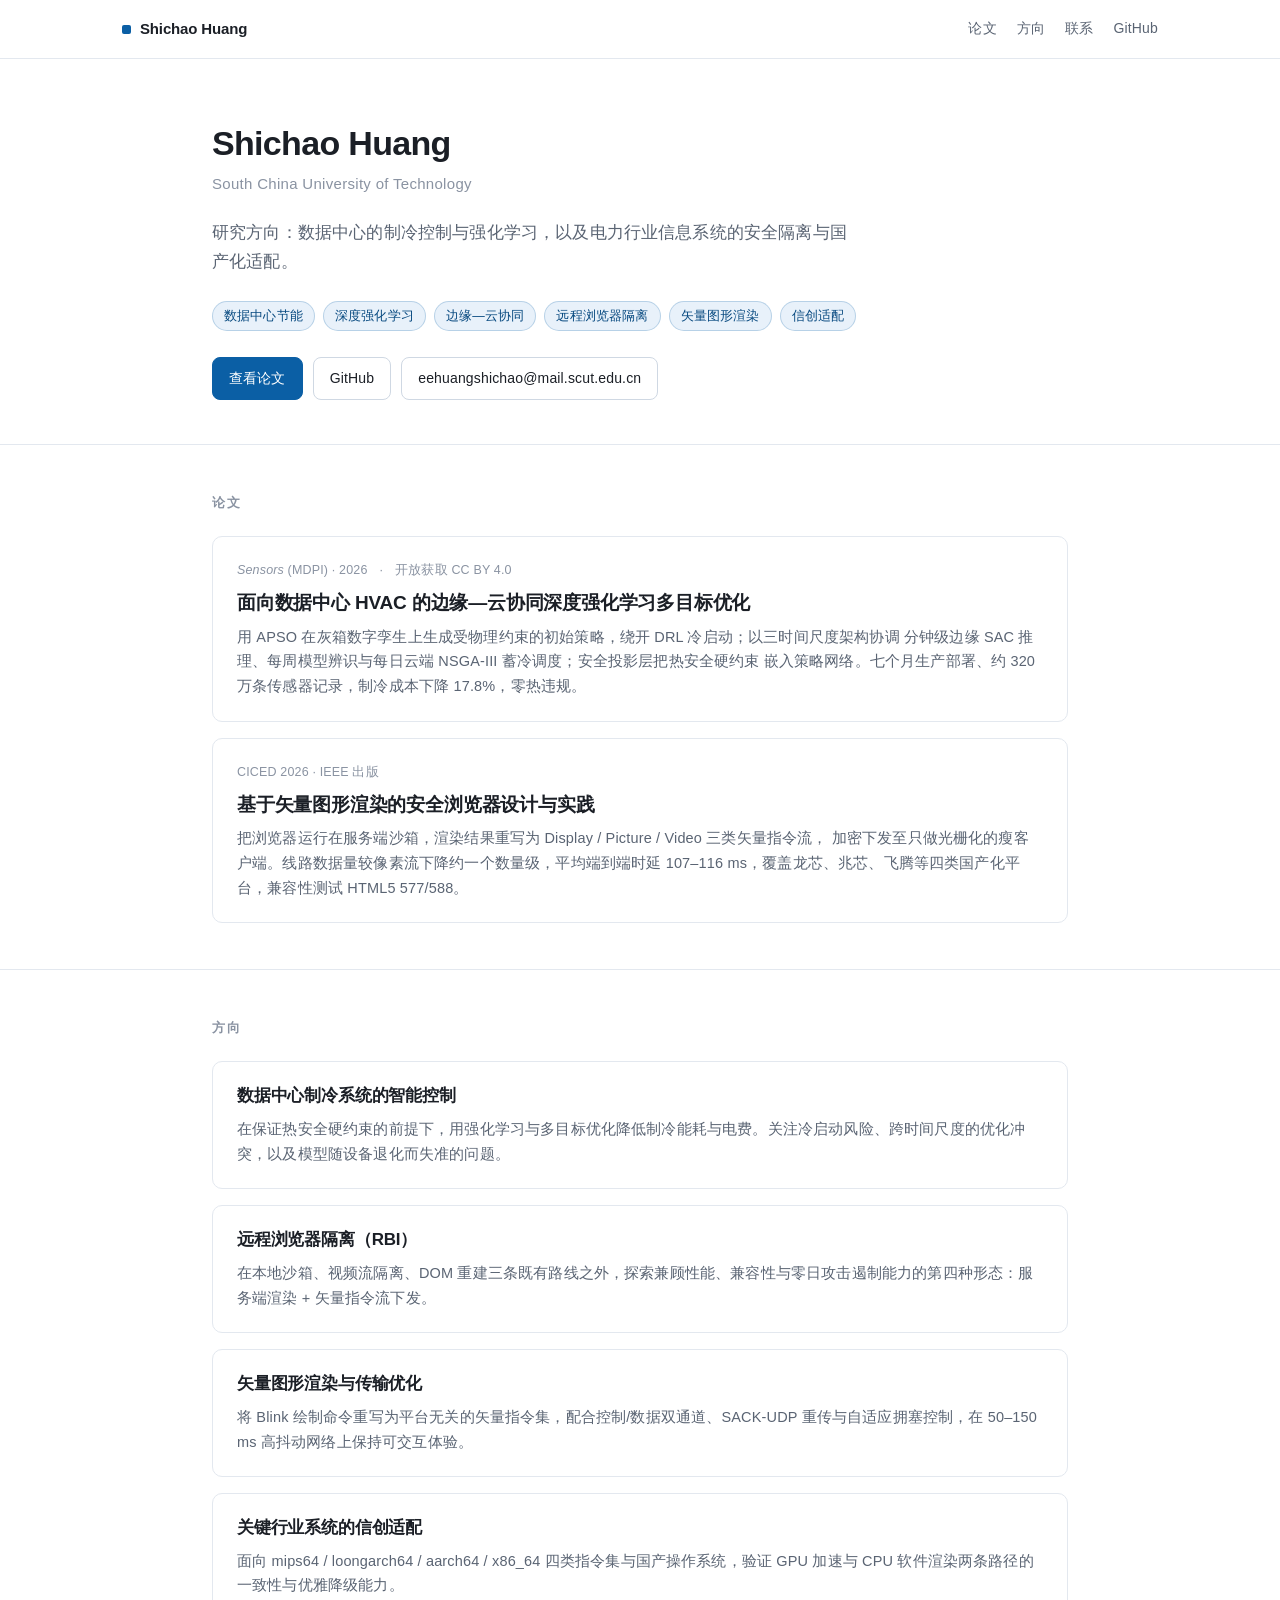
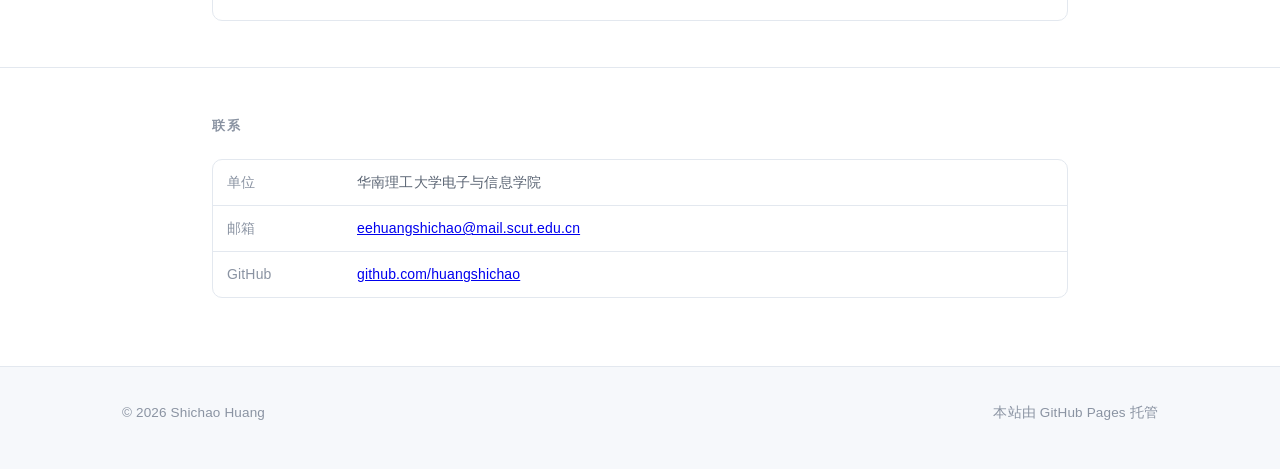
==== index.html @ 5f7d4f81 "Publish site" ====
<!DOCTYPE html>
<html lang="zh-CN">
<head>
<meta charset="UTF-8">
<meta name="viewport" content="width=device-width, initial-scale=1">
<title>Shichao Huang</title>
<meta name="description" content="Shichao Huang — South China University of Technology. 数据中心节能与强化学习、电力行业网络安全、远程浏览器隔离、矢量图形渲染与信创适配。">
<meta name="author" content="Shichao Huang">
<link rel="stylesheet" href="assets/css/style.css">
</head>
<body>

<header class="site-header">
  <div class="wrap wrap--wide">
    <a class="brand" href="index.html">Shichao Huang</a>
    <nav class="site-nav">
      <a href="index.html#papers">论文</a>
      <a href="index.html#research">方向</a>
      <a href="index.html#contact">联系</a>
      <a href="https://github.com/huangshichao" target="_blank" rel="noopener">GitHub</a>
    </nav>
  </div>
</header>

<main>

<section class="hero">
  <div class="wrap">
    <h1>Shichao Huang</h1>
    <div class="en">South China University of Technology</div>

    <p class="lede">研究方向：数据中心的制冷控制与强化学习，以及电力行业信息系统的安全隔离与国产化适配。</p>

    <div class="tagrow">
      <span class="tag">数据中心节能</span>
      <span class="tag">深度强化学习</span>
      <span class="tag">边缘—云协同</span>
      <span class="tag">远程浏览器隔离</span>
      <span class="tag">矢量图形渲染</span>
      <span class="tag">信创适配</span>
    </div>

    <div class="links">
      <a class="btn btn--primary" href="posts/data-center-hvac-edge-cloud-drl.html">查看论文</a>
      <a class="btn" href="https://github.com/huangshichao" target="_blank" rel="noopener">GitHub</a>
      <a class="btn" href="mailto:eehuangshichao@mail.scut.edu.cn">eehuangshichao@mail.scut.edu.cn</a>
    </div>
  </div>
</section>

<section class="section" id="papers">
  <div class="wrap">
    <h2>论文</h2>
    <div class="card-list">

      <a class="card" href="posts/data-center-hvac-edge-cloud-drl.html">
        <div class="meta">
          <span><i>Sensors</i> (MDPI) · 2026</span>
          <span>·</span>
          <span>开放获取 CC BY 4.0</span>
        </div>
        <h3>面向数据中心 HVAC 的边缘—云协同深度强化学习多目标优化</h3>
        <p>
          用 APSO 在灰箱数字孪生上生成受物理约束的初始策略，绕开 DRL 冷启动；以三时间尺度架构协调
          分钟级边缘 SAC 推理、每周模型辨识与每日云端 NSGA-III 蓄冷调度；安全投影层把热安全硬约束
          嵌入策略网络。七个月生产部署、约 320 万条传感器记录，制冷成本下降 17.8%，零热违规。
        </p>
      </a>

      <a class="card" href="posts/secure-browser-based-on-vector-graphics-rendering.html">
        <div class="meta">
          <span>CICED 2026 · IEEE 出版</span>
        </div>
        <h3>基于矢量图形渲染的安全浏览器设计与实践</h3>
        <p>
          把浏览器运行在服务端沙箱，渲染结果重写为 Display / Picture / Video 三类矢量指令流，
          加密下发至只做光栅化的瘦客户端。线路数据量较像素流下降约一个数量级，平均端到端时延
          107–116 ms，覆盖龙芯、兆芯、飞腾等四类国产化平台，兼容性测试 HTML5 577/588。
        </p>
      </a>

    </div>
  </div>
</section>

<section class="section" id="research">
  <div class="wrap">
    <h2>方向</h2>

    <div class="card-list">
      <div class="card" style="cursor:default;">
        <h3 style="font-size:17px;">数据中心制冷系统的智能控制</h3>
        <p>在保证热安全硬约束的前提下，用强化学习与多目标优化降低制冷能耗与电费。关注冷启动风险、跨时间尺度的优化冲突，以及模型随设备退化而失准的问题。</p>
      </div>

      <div class="card" style="cursor:default;">
        <h3 style="font-size:17px;">远程浏览器隔离（RBI）</h3>
        <p>在本地沙箱、视频流隔离、DOM 重建三条既有路线之外，探索兼顾性能、兼容性与零日攻击遏制能力的第四种形态：服务端渲染 + 矢量指令流下发。</p>
      </div>

      <div class="card" style="cursor:default;">
        <h3 style="font-size:17px;">矢量图形渲染与传输优化</h3>
        <p>将 Blink 绘制命令重写为平台无关的矢量指令集，配合控制/数据双通道、SACK-UDP 重传与自适应拥塞控制，在 50–150 ms 高抖动网络上保持可交互体验。</p>
      </div>

      <div class="card" style="cursor:default;">
        <h3 style="font-size:17px;">关键行业系统的信创适配</h3>
        <p>面向 mips64 / loongarch64 / aarch64 / x86_64 四类指令集与国产操作系统，验证 GPU 加速与 CPU 软件渲染两条路径的一致性与优雅降级能力。</p>
      </div>
    </div>
  </div>
</section>

<section class="section" id="contact">
  <div class="wrap">
    <h2>联系</h2>
    <div class="table-wrap" style="margin-top:0;">
      <table style="min-width:0;">
        <tbody>
          <tr><td style="width:130px;color:var(--fg-mute);">单位</td><td>华南理工大学电子与信息学院</td></tr>
          <tr><td style="color:var(--fg-mute);">邮箱</td><td><a href="mailto:eehuangshichao@mail.scut.edu.cn">eehuangshichao@mail.scut.edu.cn</a></td></tr>
          <tr><td style="color:var(--fg-mute);">GitHub</td><td><a href="https://github.com/huangshichao" target="_blank" rel="noopener">github.com/huangshichao</a></td></tr>
        </tbody>
      </table>
    </div>
  </div>
</section>

</main>

<footer class="site-footer">
  <div class="wrap wrap--wide">
    <div>© 2026 Shichao Huang</div>
    <div>本站由 GitHub Pages 托管</div>
  </div>
</footer>

</body>
</html>
---- assets/css/style.css ----
/* ==========================================================================
   huangshichao.github.io — 通用样式
   ========================================================================== */

:root {
  --bg: #ffffff;
  --bg-soft: #f6f8fb;
  --bg-code: #f2f4f8;
  --fg: #1b1f26;
  --fg-soft: #5a6473;
  --fg-mute: #8a93a2;
  --line: #e3e8ef;
  --line-strong: #cfd8e3;
  --accent: #0b5fa5;
  --accent-soft: #e8f1fa;
  --accent-fg: #084a80;
  --warn-bg: #fff8e6;
  --warn-line: #f0d38a;
  --radius: 10px;
  --maxw: 900px;
  --font: -apple-system, BlinkMacSystemFont, "Segoe UI", "PingFang SC",
    "Hiragino Sans GB", "Microsoft YaHei", "Source Han Sans SC", "Noto Sans CJK SC",
    Roboto, Helvetica, Arial, sans-serif;
  --mono: ui-monospace, SFMono-Regular, "SF Mono", Menlo, Consolas,
    "Liberation Mono", monospace;
}

@media (prefers-color-scheme: dark) {
  :root {
    --bg: #14171c;
    --bg-soft: #1b1f26;
    --bg-code: #1e232b;
    --fg: #e6eaf0;
    --fg-soft: #a8b2c0;
    --fg-mute: #7a8593;
    --line: #2a3038;
    --line-strong: #3a434f;
    --accent: #63a8e0;
    --accent-soft: #1a2a3a;
    --accent-fg: #8cc4f0;
    --warn-bg: #2a2418;
    --warn-line: #5c4d24;
  }
}

* { box-sizing: border-box; }

html {
  -webkit-text-size-adjust: 100%;
  scroll-behavior: smooth;
}

body {
  margin: 0;
  background: var(--bg);
  color: var(--fg);
  font-family: var(--font);
  font-size: 16px;
  line-height: 1.78;
  letter-spacing: 0.01em;
  -webkit-font-smoothing: antialiased;
}

.wrap {
  max-width: var(--maxw);
  margin: 0 auto;
  padding: 0 22px;
}

.wrap--wide { max-width: 1080px; }

/* ---------- 顶部导航 ---------- */

.site-header {
  border-bottom: 1px solid var(--line);
  background: color-mix(in srgb, var(--bg) 88%, transparent);
  backdrop-filter: saturate(180%) blur(12px);
  position: sticky;
  top: 0;
  z-index: 50;
}

.site-header .wrap {
  display: flex;
  align-items: center;
  justify-content: space-between;
  min-height: 58px;
  gap: 16px;
}

.brand {
  font-weight: 700;
  font-size: 15px;
  color: var(--fg);
  text-decoration: none;
  letter-spacing: -0.01em;
  display: flex;
  align-items: center;
  gap: 9px;
}

.brand::before {
  content: "";
  width: 9px;
  height: 9px;
  border-radius: 2px;
  background: var(--accent);
  flex: none;
}

.site-nav {
  display: flex;
  gap: 20px;
  font-size: 14px;
}

.site-nav a {
  color: var(--fg-soft);
  text-decoration: none;
  padding: 4px 0;
  border-bottom: 2px solid transparent;
  transition: color 0.15s, border-color 0.15s;
}

.site-nav a:hover { color: var(--accent); border-bottom-color: var(--accent); }

/* ---------- 首页 ---------- */

.hero {
  padding: 62px 0 44px;
  border-bottom: 1px solid var(--line);
}

.hero h1 {
  font-size: 34px;
  line-height: 1.3;
  margin: 0 0 6px;
  letter-spacing: -0.02em;
}

.hero .en {
  font-size: 15px;
  color: var(--fg-mute);
  font-weight: 500;
  letter-spacing: 0.02em;
  margin-bottom: 20px;
}

.hero .lede {
  font-size: 16.5px;
  color: var(--fg-soft);
  max-width: 640px;
  margin: 0 0 24px;
}

.tagrow {
  display: flex;
  flex-wrap: wrap;
  gap: 8px;
  margin-bottom: 26px;
}

.tag {
  font-size: 12.5px;
  color: var(--accent-fg);
  background: var(--accent-soft);
  border: 1px solid color-mix(in srgb, var(--accent) 22%, transparent);
  padding: 3px 11px;
  border-radius: 999px;
  white-space: nowrap;
}

.links {
  display: flex;
  flex-wrap: wrap;
  gap: 10px;
}

.btn {
  display: inline-flex;
  align-items: center;
  gap: 7px;
  font-size: 14px;
  text-decoration: none;
  padding: 8px 16px;
  border-radius: 8px;
  border: 1px solid var(--line-strong);
  color: var(--fg);
  background: var(--bg);
  transition: border-color 0.15s, color 0.15s, background 0.15s;
}

.btn:hover { border-color: var(--accent); color: var(--accent); }

.btn--primary {
  background: var(--accent);
  border-color: var(--accent);
  color: #fff;
}

.btn--primary:hover { background: var(--accent-fg); color: #fff; border-color: var(--accent-fg); }

.section { padding: 46px 0; border-bottom: 1px solid var(--line); }
.section:last-of-type { border-bottom: none; }

.section > .wrap > h2,
h2.block-title {
  font-size: 13px;
  letter-spacing: 0.13em;
  text-transform: uppercase;
  color: var(--fg-mute);
  font-weight: 700;
  margin: 0 0 22px;
}

.card-list { display: grid; gap: 16px; }

.card {
  display: block;
  border: 1px solid var(--line);
  border-radius: var(--radius);
  padding: 22px 24px;
  text-decoration: none;
  color: inherit;
  background: var(--bg);
  transition: border-color 0.15s, transform 0.15s, box-shadow 0.15s;
}

.card:hover {
  border-color: color-mix(in srgb, var(--accent) 45%, var(--line));
  box-shadow: 0 3px 16px rgba(11, 95, 165, 0.08);
}

.card .meta {
  font-size: 12.5px;
  color: var(--fg-mute);
  margin-bottom: 8px;
  display: flex;
  flex-wrap: wrap;
  gap: 6px 12px;
}

.card h3 {
  margin: 0 0 8px;
  font-size: 19px;
  line-height: 1.45;
  letter-spacing: -0.01em;
}

.card p {
  margin: 0;
  color: var(--fg-soft);
  font-size: 14.5px;
  line-height: 1.7;
}

/* ---------- 文章页 ---------- */

.article-head {
  padding: 48px 0 30px;
  border-bottom: 1px solid var(--line);
}

.breadcrumb {
  font-size: 13px;
  color: var(--fg-mute);
  margin-bottom: 18px;
}

.breadcrumb a { color: var(--fg-mute); text-decoration: none; }
.breadcrumb a:hover { color: var(--accent); }

.article-head h1 {
  font-size: 30px;
  line-height: 1.38;
  margin: 0 0 12px;
  letter-spacing: -0.02em;
}

.article-head .title-en {
  font-size: 15.5px;
  color: var(--fg-soft);
  font-style: italic;
  line-height: 1.6;
  margin: 0 0 22px;
  padding-left: 14px;
  border-left: 3px solid var(--line-strong);
}

.byline {
  font-size: 14px;
  color: var(--fg-soft);
  line-height: 1.9;
}

.byline strong { color: var(--fg); }

.authors {
  display: grid;
  gap: 10px;
  margin-top: 18px;
}

.author {
  font-size: 13.5px;
  color: var(--fg-soft);
  padding-left: 12px;
  border-left: 2px solid var(--line);
}

.author b { color: var(--fg); font-weight: 600; }

/* 信息卡 */
.infobox {
  margin-top: 26px;
  border: 1px solid var(--line);
  border-radius: var(--radius);
  overflow: hidden;
  font-size: 13.5px;
}

.infobox .row {
  display: grid;
  grid-template-columns: 108px 1fr;
  gap: 0;
  border-bottom: 1px solid var(--line);
}

.infobox .row:last-child { border-bottom: none; }

.infobox .k {
  background: var(--bg-soft);
  color: var(--fg-mute);
  padding: 9px 14px;
  font-weight: 600;
  white-space: nowrap;
}

.infobox .v { padding: 9px 14px; color: var(--fg-soft); }
.infobox .v b { color: var(--fg); }

/* 正文 */
.article-body { padding: 40px 0 20px; font-size: 16px; }

.article-body h2 {
  font-size: 22px;
  margin: 52px 0 16px;
  padding-bottom: 10px;
  border-bottom: 2px solid var(--accent-soft);
  letter-spacing: -0.01em;
  scroll-margin-top: 76px;
}

.article-body h2:first-child { margin-top: 0; }

.article-body h3 {
  font-size: 17.5px;
  margin: 34px 0 12px;
  color: var(--accent-fg);
  scroll-margin-top: 76px;
}

.article-body h4 {
  font-size: 16px;
  margin: 24px 0 10px;
  color: var(--fg);
}

.article-body p { margin: 0 0 16px; }

.article-body strong { color: var(--fg); font-weight: 650; }

.article-body a { color: var(--accent); text-decoration: none; border-bottom: 1px solid color-mix(in srgb, var(--accent) 35%, transparent); }
.article-body a:hover { border-bottom-color: var(--accent); }

.article-body ul, .article-body ol { margin: 0 0 18px; padding-left: 24px; }
.article-body li { margin-bottom: 8px; }
.article-body li::marker { color: var(--accent); }

/* 摘要框 */
.abstract {
  background: var(--bg-soft);
  border-left: 3px solid var(--accent);
  border-radius: 0 var(--radius) var(--radius) 0;
  padding: 20px 24px;
  margin: 0 0 32px;
  font-size: 15px;
  color: var(--fg-soft);
}

.abstract .lbl {
  display: block;
  font-size: 12px;
  letter-spacing: 0.1em;
  text-transform: uppercase;
  color: var(--accent-fg);
  font-weight: 700;
  margin-bottom: 10px;
}

.abstract p:last-child { margin-bottom: 0; }

/* 表格 */
.table-wrap {
  overflow-x: auto;
  margin: 22px 0;
  border: 1px solid var(--line);
  border-radius: var(--radius);
  -webkit-overflow-scrolling: touch;
}

table {
  width: 100%;
  border-collapse: collapse;
  font-size: 14px;
  min-width: 460px;
}

thead th {
  background: var(--bg-soft);
  text-align: left;
  padding: 11px 14px;
  font-weight: 650;
  color: var(--fg);
  border-bottom: 1px solid var(--line-strong);
  white-space: nowrap;
  font-size: 13.5px;
}

tbody td {
  padding: 10px 14px;
  border-bottom: 1px solid var(--line);
  color: var(--fg-soft);
  vertical-align: top;
}

tbody tr:last-child td { border-bottom: none; }
tbody tr:hover td { background: var(--bg-soft); }

td.num, th.num { font-variant-numeric: tabular-nums; white-space: nowrap; }

.tbl-cap {
  font-size: 13px;
  color: var(--fg-mute);
  margin: -12px 0 24px;
  line-height: 1.6;
}

/* 图片 */
figure {
  margin: 28px 0;
  text-align: center;
}

figure img {
  max-width: 100%;
  height: auto;
  border: 1px solid var(--line);
  border-radius: 8px;
  background: #fff;
  padding: 10px;
}

figure.narrow img { max-width: 62%; }

figcaption {
  font-size: 13px;
  color: var(--fg-mute);
  margin-top: 10px;
  line-height: 1.65;
}

/* 高亮框 */
.callout {
  border: 1px solid var(--accent-soft);
  background: var(--accent-soft);
  border-radius: var(--radius);
  padding: 18px 22px;
  margin: 26px 0;
  font-size: 14.5px;
  color: var(--fg-soft);
}

.callout .lbl {
  display: block;
  font-weight: 700;
  color: var(--accent-fg);
  font-size: 13px;
  letter-spacing: 0.06em;
  margin-bottom: 8px;
}

.callout p:last-child, .callout ul:last-child { margin-bottom: 0; }

.note {
  border: 1px solid var(--warn-line);
  background: var(--warn-bg);
  border-radius: var(--radius);
  padding: 16px 20px;
  margin: 24px 0;
  font-size: 14px;
  color: var(--fg-soft);
}

.note .lbl {
  display: block;
  font-weight: 700;
  font-size: 13px;
  color: var(--fg);
  margin-bottom: 6px;
}

/* 关键指标 */
.kpis {
  display: grid;
  grid-template-columns: repeat(auto-fit, minmax(150px, 1fr));
  gap: 12px;
  margin: 26px 0;
}

.kpi {
  border: 1px solid var(--line);
  border-radius: var(--radius);
  padding: 16px 18px;
  background: var(--bg-soft);
}

.kpi .n {
  font-size: 23px;
  font-weight: 700;
  color: var(--accent-fg);
  line-height: 1.25;
  font-variant-numeric: tabular-nums;
  letter-spacing: -0.02em;
}

.kpi .t {
  font-size: 12.5px;
  color: var(--fg-mute);
  margin-top: 5px;
  line-height: 1.5;
}

/* 目录 */
.toc {
  border: 1px solid var(--line);
  border-radius: var(--radius);
  padding: 20px 24px;
  margin: 0 0 34px;
  background: var(--bg-soft);
}

.toc .lbl {
  font-size: 12px;
  letter-spacing: 0.1em;
  text-transform: uppercase;
  color: var(--fg-mute);
  font-weight: 700;
  margin-bottom: 12px;
}

.toc ol {
  margin: 0;
  padding-left: 20px;
  columns: 2;
  column-gap: 28px;
  font-size: 14px;
}

.toc li { margin-bottom: 6px; break-inside: avoid; }
.toc a { color: var(--fg-soft); text-decoration: none; }
.toc a:hover { color: var(--accent); }

@media (max-width: 620px) {
  .toc ol { columns: 1; }
}

/* 参考文献 */
.refs { font-size: 13.5px; color: var(--fg-soft); }
.refs ol { padding-left: 26px; }
.refs li { margin-bottom: 12px; line-height: 1.7; }

code {
  font-family: var(--mono);
  font-size: 0.88em;
  background: var(--bg-code);
  padding: 1px 6px;
  border-radius: 4px;
  border: 1px solid var(--line);
  word-break: break-word;
}

pre {
  background: var(--bg-code);
  border: 1px solid var(--line);
  border-radius: var(--radius);
  padding: 16px 18px;
  overflow-x: auto;
  font-size: 13px;
  line-height: 1.65;
}

pre code { background: none; border: none; padding: 0; }

blockquote {
  margin: 22px 0;
  padding: 4px 0 4px 20px;
  border-left: 3px solid var(--line-strong);
  color: var(--fg-soft);
  font-size: 15px;
}

hr {
  border: none;
  border-top: 1px solid var(--line);
  margin: 40px 0;
}

/* 页脚 */
.site-footer {
  border-top: 1px solid var(--line);
  padding: 34px 0 44px;
  font-size: 13.5px;
  color: var(--fg-mute);
  background: var(--bg-soft);
}

.site-footer .wrap {
  display: flex;
  flex-wrap: wrap;
  gap: 12px 26px;
  justify-content: space-between;
  align-items: center;
}

.site-footer a { color: var(--fg-soft); text-decoration: none; }
.site-footer a:hover { color: var(--accent); }

@media (max-width: 640px) {
  body { font-size: 15.5px; }
  .hero { padding: 42px 0 32px; }
  .hero h1 { font-size: 26px; }
  .article-head { padding: 32px 0 24px; }
  .article-head h1 { font-size: 23px; }
  .article-body h2 { font-size: 19.5px; margin-top: 42px; }
  .article-body h3 { font-size: 16.5px; }
  .infobox .row { grid-template-columns: 92px 1fr; }
  .site-nav { gap: 14px; font-size: 13px; }
  figure.narrow img { max-width: 100%; }
}

@media print {
  .site-header, .site-footer, .toc { display: none; }
  .article-body h2 { page-break-after: avoid; }
  figure, table { page-break-inside: avoid; }
}

/* ---------- 紧凑论文页 ---------- */

.contrib {
  counter-reset: c;
  list-style: none;
  padding-left: 0;
  margin: 0 0 18px;
}

.contrib li {
  position: relative;
  padding-left: 38px;
  margin-bottom: 15px;
}

.contrib li::before {
  counter-increment: c;
  content: counter(c, decimal-leading-zero);
  position: absolute;
  left: 0;
  top: 2px;
  font-size: 11.5px;
  font-weight: 700;
  color: var(--accent-fg);
  background: var(--accent-soft);
  border-radius: 5px;
  padding: 2px 7px;
  letter-spacing: 0.02em;
}

.facts {
  display: grid;
  grid-template-columns: repeat(auto-fit, minmax(168px, 1fr));
  gap: 1px;
  background: var(--line);
  border: 1px solid var(--line);
  border-radius: var(--radius);
  overflow: hidden;
  margin: 24px 0;
}

.facts > div { background: var(--bg); padding: 15px 17px; }

.facts .n {
  font-size: 20px;
  font-weight: 700;
  color: var(--accent-fg);
  line-height: 1.3;
  font-variant-numeric: tabular-nums;
  letter-spacing: -0.01em;
}

.facts .t { font-size: 12.5px; color: var(--fg-mute); margin-top: 4px; line-height: 1.55; }

.meta-line {
  font-size: 13.5px;
  color: var(--fg-mute);
  line-height: 1.95;
}

.meta-line b { color: var(--fg-soft); font-weight: 600; }

.cite {
  font-family: var(--mono);
  font-size: 12.5px;
  line-height: 1.8;
  color: var(--fg-soft);
  background: var(--bg-soft);
  border: 1px solid var(--line);
  border-radius: var(--radius);
  padding: 14px 18px;
  overflow-wrap: anywhere;
}
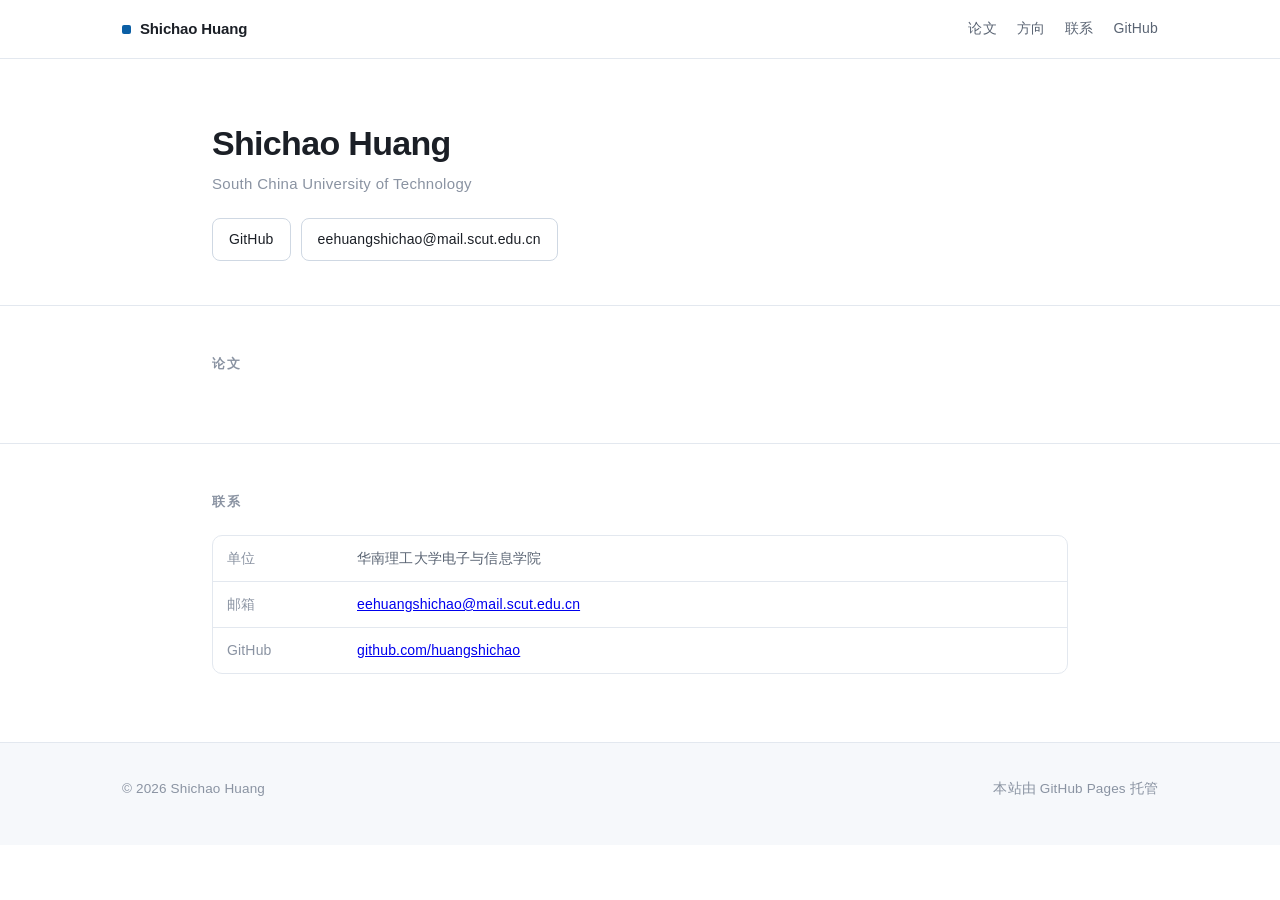
==== commit c23f180a: "Remove research directions and related content Removed research direction descriptions and related l" ====
--- a/index.html
+++ b/index.html
@@ -29,19 +29,9 @@
     <h1>Shichao Huang</h1>
     <div class="en">South China University of Technology</div>
 
-    <p class="lede">研究方向：数据中心的制冷控制与强化学习，以及电力行业信息系统的安全隔离与国产化适配。</p>
-
-    <div class="tagrow">
-      <span class="tag">数据中心节能</span>
-      <span class="tag">深度强化学习</span>
-      <span class="tag">边缘—云协同</span>
-      <span class="tag">远程浏览器隔离</span>
-      <span class="tag">矢量图形渲染</span>
-      <span class="tag">信创适配</span>
-    </div>
+  
 
     <div class="links">
-      <a class="btn btn--primary" href="posts/data-center-hvac-edge-cloud-drl.html">查看论文</a>
       <a class="btn" href="https://github.com/huangshichao" target="_blank" rel="noopener">GitHub</a>
       <a class="btn" href="mailto:eehuangshichao@mail.scut.edu.cn">eehuangshichao@mail.scut.edu.cn</a>
     </div>
@@ -53,63 +43,11 @@
     <h2>论文</h2>
     <div class="card-list">
 
-      <a class="card" href="posts/data-center-hvac-edge-cloud-drl.html">
-        <div class="meta">
-          <span><i>Sensors</i> (MDPI) · 2026</span>
-          <span>·</span>
-          <span>开放获取 CC BY 4.0</span>
-        </div>
-        <h3>面向数据中心 HVAC 的边缘—云协同深度强化学习多目标优化</h3>
-        <p>
-          用 APSO 在灰箱数字孪生上生成受物理约束的初始策略，绕开 DRL 冷启动；以三时间尺度架构协调
-          分钟级边缘 SAC 推理、每周模型辨识与每日云端 NSGA-III 蓄冷调度；安全投影层把热安全硬约束
-          嵌入策略网络。七个月生产部署、约 320 万条传感器记录，制冷成本下降 17.8%，零热违规。
-        </p>
-      </a>
-
-      <a class="card" href="posts/secure-browser-based-on-vector-graphics-rendering.html">
-        <div class="meta">
-          <span>CICED 2026 · IEEE 出版</span>
-        </div>
-        <h3>基于矢量图形渲染的安全浏览器设计与实践</h3>
-        <p>
-          把浏览器运行在服务端沙箱，渲染结果重写为 Display / Picture / Video 三类矢量指令流，
-          加密下发至只做光栅化的瘦客户端。线路数据量较像素流下降约一个数量级，平均端到端时延
-          107–116 ms，覆盖龙芯、兆芯、飞腾等四类国产化平台，兼容性测试 HTML5 577/588。
-        </p>
-      </a>
-
+  
     </div>
   </div>
 </section>
 
-<section class="section" id="research">
-  <div class="wrap">
-    <h2>方向</h2>
-
-    <div class="card-list">
-      <div class="card" style="cursor:default;">
-        <h3 style="font-size:17px;">数据中心制冷系统的智能控制</h3>
-        <p>在保证热安全硬约束的前提下，用强化学习与多目标优化降低制冷能耗与电费。关注冷启动风险、跨时间尺度的优化冲突，以及模型随设备退化而失准的问题。</p>
-      </div>
-
-      <div class="card" style="cursor:default;">
-        <h3 style="font-size:17px;">远程浏览器隔离（RBI）</h3>
-        <p>在本地沙箱、视频流隔离、DOM 重建三条既有路线之外，探索兼顾性能、兼容性与零日攻击遏制能力的第四种形态：服务端渲染 + 矢量指令流下发。</p>
-      </div>
-
-      <div class="card" style="cursor:default;">
-        <h3 style="font-size:17px;">矢量图形渲染与传输优化</h3>
-        <p>将 Blink 绘制命令重写为平台无关的矢量指令集，配合控制/数据双通道、SACK-UDP 重传与自适应拥塞控制，在 50–150 ms 高抖动网络上保持可交互体验。</p>
-      </div>
-
-      <div class="card" style="cursor:default;">
-        <h3 style="font-size:17px;">关键行业系统的信创适配</h3>
-        <p>面向 mips64 / loongarch64 / aarch64 / x86_64 四类指令集与国产操作系统，验证 GPU 加速与 CPU 软件渲染两条路径的一致性与优雅降级能力。</p>
-      </div>
-    </div>
-  </div>
-</section>
 
 <section class="section" id="contact">
   <div class="wrap">
